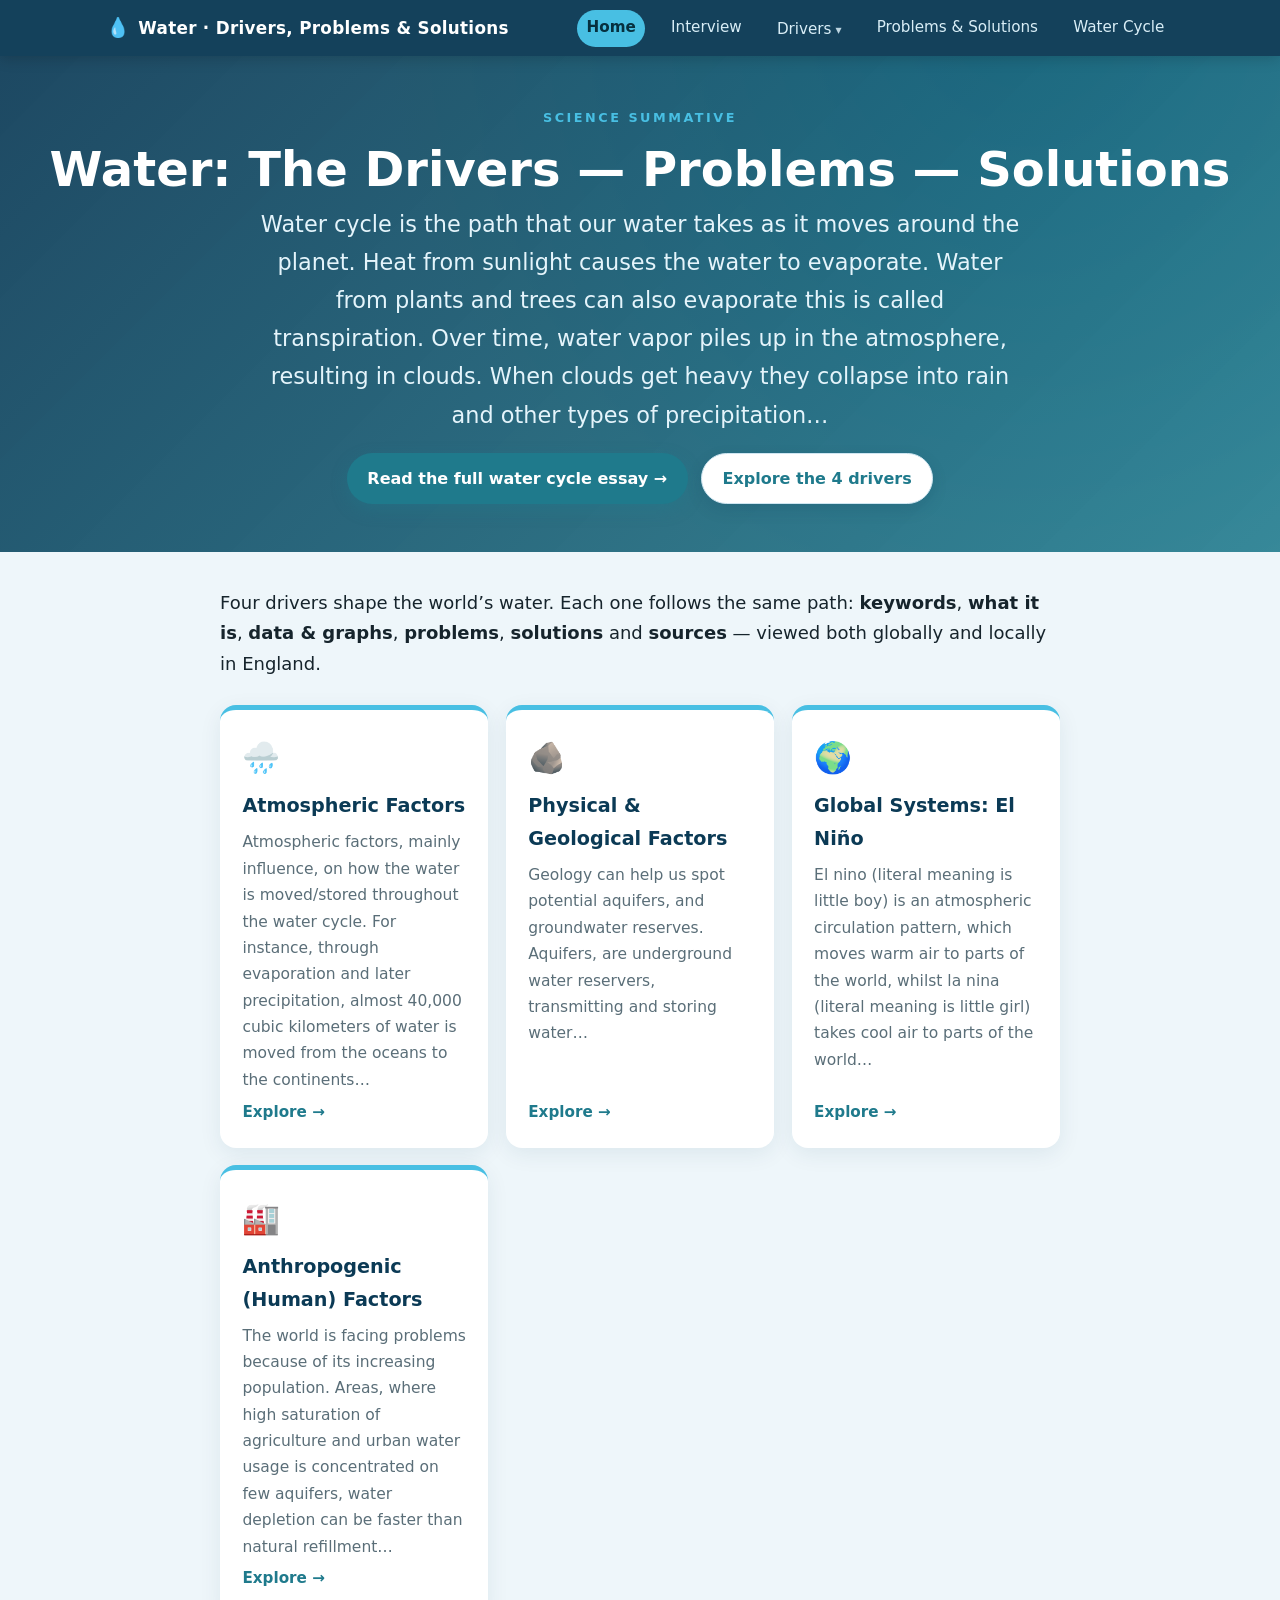
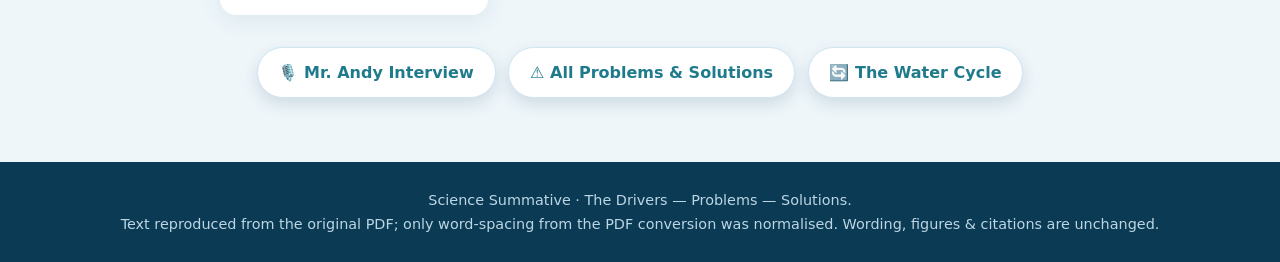
==== index.html @ 6f9ac0dd "Add Water Summative site (drivers, problems & solutions) Multi-page static site with hover driver me" ====
<!DOCTYPE html>
<html lang="en">
<head>
<meta charset="utf-8"/>
<meta name="viewport" content="width=device-width, initial-scale=1"/>
<title>Water · Drivers, Problems &amp; Solutions — Science Summative</title>
<link rel="stylesheet" href="styles.css"/>
</head>
<body>

<nav class="nav">
  <div class="nav-inner">
    <a class="brand" href="index.html"><span class="drop">💧</span><span class="full">Water · Drivers, Problems &amp; Solutions</span></a>
    <a class="link active" href="index.html">Home</a>
    <a class="link" href="interview.html">Interview</a>
    <div class="dropdown">
      <a class="link dd-toggle" href="drivers.html">Drivers</a>
      <div class="dropdown-menu">
        <a href="drivers.html">Overview</a>
        <a href="atmospheric.html">Atmospheric Factors</a>
        <a href="geological.html">Physical &amp; Geological</a>
        <a href="global-systems.html">Global Systems</a>
        <a href="anthropogenic.html">Human Factors</a>
      </div>
    </div>
    <a class="link" href="problems-solutions.html">Problems &amp; Solutions</a>
    <a class="link" href="water-cycle.html">Water Cycle</a>
  </div>
</nav>

<header class="hero">
  <div class="eyebrow">Science Summative</div>
  <h1>Water: The Drivers — Problems — Solutions</h1>
  <p class="sub snippet">Water cycle is the path that our water takes as it moves around the planet. Heat from sunlight causes the water to evaporate. Water from plants and trees can also evaporate this is called transpiration. Over time, water vapor piles up in the atmosphere, resulting in clouds. When clouds get heavy they collapse into rain and other types of precipitation…</p>
  <div class="btn-row" style="justify-content:center">
    <a class="btn" href="water-cycle.html">Read the full water cycle essay →</a>
    <a class="btn ghost" href="drivers.html">Explore the 4 drivers</a>
  </div>
</header>

<main class="wrap">
  <p class="page-head lead" style="margin-top:0">Four drivers shape the world&rsquo;s water. Each one follows the same path: <strong>keywords</strong>, <strong>what it is</strong>, <strong>data &amp; graphs</strong>, <strong>problems</strong>, <strong>solutions</strong> and <strong>sources</strong> — viewed both globally and locally in England.</p>

  <section class="cards">
    <a class="card" href="atmospheric.html">
      <span class="emoji">🌧️</span>
      <h3>Atmospheric Factors</h3>
      <p class="snippet">Atmospheric factors, mainly influence, on how the water is moved/stored throughout the water cycle. For instance, through evaporation and later precipitation, almost 40,000 cubic kilometers of water is moved from the oceans to the continents…</p>
      <span class="go">Explore →</span>
    </a>
    <a class="card" href="geological.html">
      <span class="emoji">🪨</span>
      <h3>Physical &amp; Geological Factors</h3>
      <p class="snippet">Geology can help us spot potential aquifers, and groundwater reserves. Aquifers, are underground water reservers, transmitting and storing water…</p>
      <span class="go">Explore →</span>
    </a>
    <a class="card" href="global-systems.html">
      <span class="emoji">🌍</span>
      <h3>Global Systems: El Niño</h3>
      <p class="snippet">El nino (literal meaning is little boy) is an atmospheric circulation pattern, which moves warm air to parts of the world, whilst la nina (literal meaning is little girl) takes cool air to parts of the world…</p>
      <span class="go">Explore →</span>
    </a>
    <a class="card" href="anthropogenic.html">
      <span class="emoji">🏭</span>
      <h3>Anthropogenic (Human) Factors</h3>
      <p class="snippet">The world is facing problems because of its increasing population. Areas, where high saturation of agriculture and urban water usage is concentrated on few aquifers, water depletion can be faster than natural refillment…</p>
      <span class="go">Explore →</span>
    </a>
  </section>

  <div class="btn-row" style="justify-content:center; margin-top:2rem">
    <a class="btn ghost" href="interview.html">🎙️ Mr. Andy Interview</a>
    <a class="btn ghost" href="problems-solutions.html">⚠️ All Problems &amp; Solutions</a>
    <a class="btn ghost" href="water-cycle.html">🔄 The Water Cycle</a>
  </div>
</main>

<footer class="footer">
  <p>Science Summative · The Drivers — Problems — Solutions.<br/>
  Text reproduced from the original PDF; only word-spacing from the PDF conversion was normalised. Wording, figures &amp; citations are unchanged.</p>
</footer>

</body>
</html>
---- styles.css ----
/* =========================================================
   Science Summative — Water: Drivers, Problems & Solutions
   Shared stylesheet
   Readable for ages 14–55: large type, calm water palette,
   high contrast, generous spacing.
   ========================================================= */

:root {
  --deep:    #0b3a55;   /* deep ocean   */
  --primary: #1f7a8c;   /* teal         */
  --accent:  #48bfe3;   /* light blue   */
  --bg:      #eef6fa;   /* page bg      */
  --surface: #ffffff;   /* cards        */
  --ink:     #16242c;   /* body text    */
  --muted:   #5a6e78;   /* secondary    */

  --gen-bg:  #eaf4fb;   --gen-bd:  #bfe0f3;  --gen-ink: #0b4a6b;
  --loc-bg:  #eef7ee;   --loc-bd:  #c7e3c2;  --loc-ink: #1f5d2b;
  --prob-bg: #fdf0ec;   --prob-bd: #f3c9bb;  --prob-ink:#8a3a1e;
  --sol-bg:  #eafaf3;   --sol-bd:  #b9e8d4;  --sol-ink: #15613f;

  --radius: 16px;
  --shadow: 0 6px 22px rgba(11,58,85,.08);
  --shadow-sm: 0 2px 8px rgba(11,58,85,.07);
  --maxw: 880px;
}

* { box-sizing: border-box; }

html { scroll-behavior: smooth; }

body {
  margin: 0;
  font-family: "Segoe UI", system-ui, -apple-system, Roboto, Helvetica, Arial, sans-serif;
  font-size: 1.125rem;          /* 18px base — comfortable for all ages */
  line-height: 1.7;
  color: var(--ink);
  background: var(--bg);
  -webkit-font-smoothing: antialiased;
}

/* ---------- Top navigation ---------- */
.nav {
  position: sticky; top: 0; z-index: 50;
  background: rgba(11,58,85,.96);
  backdrop-filter: blur(6px);
  color: #fff;
  box-shadow: 0 2px 14px rgba(0,0,0,.18);
}
.nav-inner {
  max-width: 1100px; margin: 0 auto;
  display: flex; align-items: center; flex-wrap: wrap;
  gap: .25rem 1rem; padding: .6rem 1rem;
}
.brand {
  font-weight: 800; letter-spacing: .3px;
  margin-right: auto; font-size: 1.05rem;
  color: #fff; text-decoration: none;
  display: flex; align-items: center; gap: .5rem;
}
.brand .drop { font-size: 1.2rem; }
.nav a.link {
  color: #d9eef7; text-decoration: none;
  padding: .35rem .6rem; border-radius: 999px;
  font-size: .95rem; white-space: nowrap;
  transition: background .15s, color .15s;
}
.nav a.link:hover { background: rgba(255,255,255,.14); color: #fff; }
.nav a.link.active { background: var(--accent); color: #06303f; font-weight: 700; }

/* ---------- Hero ---------- */
.hero {
  background:
    linear-gradient(135deg, rgba(11,58,85,.92), rgba(31,122,140,.88)),
    radial-gradient(circle at 80% -10%, #48bfe3 0%, transparent 55%);
  color: #fff; padding: 3.2rem 1.25rem 3rem; text-align: center;
}
.hero h1 { font-size: clamp(1.9rem, 5vw, 3rem); margin: 0 0 .5rem; line-height: 1.15; }
.hero p.sub { font-size: clamp(1.05rem, 2.5vw, 1.4rem); margin: 0 auto; max-width: 760px; color: #e4f4fb; }
.hero .eyebrow {
  text-transform: uppercase; letter-spacing: 2.5px; font-size: .8rem;
  font-weight: 700; color: var(--accent); margin-bottom: .8rem;
}

/* ---------- Page wrapper ---------- */
.wrap { max-width: var(--maxw); margin: 0 auto; padding: 2.2rem 1.25rem 4rem; }

.page-head { margin: 0 0 1.6rem; }
.page-head h1 {
  font-size: clamp(1.6rem, 4vw, 2.3rem); margin: .2rem 0 .4rem; color: var(--deep);
  line-height: 1.2;
}
.page-head .kicker {
  display: inline-block; background: var(--primary); color: #fff;
  padding: .25rem .8rem; border-radius: 999px; font-size: .82rem;
  font-weight: 700; letter-spacing: .5px; text-transform: uppercase;
}
.page-head .lead { color: var(--muted); font-size: 1.1rem; margin: .6rem 0 0; }

/* ---------- Generic card / block ---------- */
.block {
  background: var(--surface); border-radius: var(--radius);
  box-shadow: var(--shadow); padding: 1.4rem 1.5rem; margin: 0 0 1.5rem;
}
.block > h2 {
  display: flex; align-items: center; gap: .55rem;
  font-size: 1.35rem; margin: 0 0 1rem; color: var(--deep);
  padding-bottom: .6rem; border-bottom: 2px solid #e7eef2;
}
.block > h2 .ic { font-size: 1.3rem; }

p { margin: 0 0 1rem; }
p:last-child { margin-bottom: 0; }

/* ---------- Keywords ---------- */
.keywords { display: flex; flex-wrap: wrap; gap: .5rem; }
.kw {
  background: #e9f3f8; color: var(--deep);
  border: 1px solid #cfe6f1; border-radius: 999px;
  padding: .3rem .8rem; font-size: .95rem; font-weight: 600;
}

/* ---------- General / Local scope panels ---------- */
.scope { border-radius: 12px; padding: 1.05rem 1.15rem; margin: 1rem 0 0; }
.scope:first-of-type { margin-top: 0; }
.scope .tag {
  display: inline-flex; align-items: center; gap: .4rem;
  font-weight: 800; font-size: .82rem; letter-spacing: .6px;
  text-transform: uppercase; padding: .2rem .7rem; border-radius: 999px;
  margin-bottom: .7rem;
}
.scope.general { background: var(--gen-bg); border: 1px solid var(--gen-bd); }
.scope.general .tag { background: #d6ecf9; color: var(--gen-ink); }
.scope.local   { background: var(--loc-bg); border: 1px solid var(--loc-bd); }
.scope.local   .tag { background: #d9eed4; color: var(--loc-ink); }

/* Problems & Solutions colour the whole block */
.block.problems > h2 { color: var(--prob-ink); border-bottom-color: var(--prob-bd); }
.block.solutions > h2 { color: var(--sol-ink); border-bottom-color: var(--sol-bd); }
.block.problems  .scope.general, .block.problems .scope.local,
.block.problems.plain { background: var(--prob-bg); border-color: var(--prob-bd); }
.block.problems .scope .tag { background: #f6d6c9; color: var(--prob-ink); }
.block.solutions .body-pad { background: var(--sol-bg); border: 1px solid var(--sol-bd); border-radius: 12px; padding: 1.05rem 1.15rem; }

/* ---------- Empty data placeholder ---------- */
.empty {
  display: flex; align-items: center; gap: .6rem;
  color: var(--muted); font-style: italic; font-size: 1rem;
  background: #f5f8fa; border: 1px dashed #cdd9e0;
  border-radius: 10px; padding: .8rem 1rem;
}

/* ---------- Figures ---------- */
figure { margin: 0 0 1rem; }
figure img {
  width: 100%; height: auto; display: block;
  border-radius: 12px; box-shadow: var(--shadow-sm);
  border: 1px solid #e3eaef;
}
figcaption { color: var(--muted); font-size: .92rem; margin-top: .5rem; text-align: center; }

/* ---------- Sources ---------- */
.sources { background: #f7fbfd; border: 1px solid #e0edf3; }
.sources ul { list-style: none; margin: 0; padding: 0; }
.sources .src-group { margin: 0 0 1rem; }
.sources .src-group:last-child { margin-bottom: 0; }
.sources .src-scope {
  font-weight: 800; color: var(--primary); font-size: .9rem;
  text-transform: uppercase; letter-spacing: .5px; margin: 0 0 .4rem;
}
.sources li.cite {
  padding: .55rem .8rem .55rem 1.1rem; margin: 0 0 .5rem;
  border-left: 3px solid var(--accent); background: #fff;
  border-radius: 0 8px 8px 0; font-size: .98rem;
}
.sources li.cite .note { display: block; color: var(--muted); font-size: .88rem; margin-top: .2rem; }
.sources a { color: var(--primary); word-break: break-word; }

/* ---------- Interview ---------- */
.qa { margin: 0; }
.qa .item {
  border-left: 3px solid var(--accent); padding: .2rem 0 .2rem 1rem; margin: 0 0 1.1rem;
}
.qa .q { font-weight: 700; color: var(--deep); margin: 0 0 .3rem; }
.qa .a { margin: 0; color: var(--ink); }
.qa .a::before { content: "↳ "; color: var(--primary); font-weight: 700; }

/* ---------- Home cards ---------- */
.cards { display: grid; grid-template-columns: repeat(auto-fit, minmax(250px, 1fr)); gap: 1.1rem; }
.card {
  background: var(--surface); border-radius: var(--radius); box-shadow: var(--shadow);
  padding: 1.4rem; text-decoration: none; color: inherit;
  border-top: 5px solid var(--accent);
  transition: transform .15s, box-shadow .15s;
  display: flex; flex-direction: column; gap: .4rem;
}
.card:hover { transform: translateY(-6px) scale(1.02); box-shadow: 0 18px 38px rgba(11,58,85,.22); }
.card:active { transform: translateY(-2px) scale(1.0); }
.card .emoji { font-size: 1.9rem; }
.card h3 { margin: 0; color: var(--deep); font-size: 1.2rem; }
.card p { color: var(--muted); font-size: .98rem; margin: 0; }
.card .go { margin-top: auto; color: var(--primary); font-weight: 700; font-size: .95rem; }

/* ---------- Inline next/prev ---------- */
.pager { display: flex; justify-content: space-between; gap: 1rem; margin-top: 2rem; flex-wrap: wrap; }
.pager a {
  text-decoration: none; color: var(--primary); font-weight: 700;
  background: #fff; border: 1px solid #d7e6ee; border-radius: 999px;
  padding: .55rem 1.1rem; box-shadow: var(--shadow-sm);
  transition: transform .15s ease, box-shadow .15s ease, background .15s, color .15s;
}
.pager a:hover { background: var(--accent); color: #06303f; border-color: var(--accent);
  transform: translateY(-3px) scale(1.04); box-shadow: 0 10px 22px rgba(11,58,85,.18); }
.pager a:active { transform: translateY(-1px) scale(1.0); }

/* ---------- Footer ---------- */
.footer {
  background: var(--deep); color: #bcd6e3;
  text-align: center; padding: 1.6rem 1.25rem; font-size: .9rem;
}
.footer a { color: var(--accent); }

/* ---------- Nav dropdown (pops up on hover) ---------- */
.dropdown { position: relative; }
.dropdown .dd-toggle::after { content: " ▾"; font-size: .8em; opacity: .85; }
.dropdown-menu {
  position: absolute; top: 100%; left: 0; min-width: 220px;
  background: #fff; border-radius: 14px; padding: .45rem;
  box-shadow: 0 18px 40px rgba(0,0,0,.28);
  opacity: 0; visibility: hidden; pointer-events: none;
  transform: translateY(14px) scale(.94); transform-origin: top left;
  transition: opacity .18s ease, transform .18s ease, visibility .18s;
  z-index: 80;
}
.dropdown:hover .dropdown-menu,
.dropdown:focus-within .dropdown-menu {
  opacity: 1; visibility: visible; pointer-events: auto;
  transform: translateY(8px) scale(1);
}
.dropdown-menu a {
  display: block; color: var(--deep); text-decoration: none;
  padding: .55rem .85rem; border-radius: 9px; font-size: .96rem; white-space: nowrap;
  transition: background .14s, color .14s, transform .14s;
}
.dropdown-menu a:hover { background: var(--gen-bg); color: var(--primary); transform: translateX(4px); }

/* ---------- Pop-up call-to-action buttons ---------- */
.btn {
  display: inline-flex; align-items: center; gap: .45rem;
  background: var(--primary); color: #fff !important; text-decoration: none;
  font-weight: 700; font-size: 1rem; padding: .7rem 1.3rem;
  border: 0; border-radius: 999px; cursor: pointer;
  box-shadow: 0 6px 16px rgba(31,122,140,.35);
  transition: transform .16s ease, box-shadow .16s ease, background .16s;
}
.btn:hover { transform: translateY(-4px) scale(1.05); box-shadow: 0 14px 28px rgba(31,122,140,.45); background: #176475; }
.btn:active { transform: translateY(-1px) scale(1.0); box-shadow: 0 6px 14px rgba(31,122,140,.35); }
.btn.ghost { background: #fff; color: var(--primary) !important; box-shadow: 0 6px 16px rgba(11,58,85,.14); border: 1px solid #cfe6f1; }
.btn.ghost:hover { background: var(--accent); color: #06303f !important; }
.btn-row { display: flex; flex-wrap: wrap; gap: .8rem; margin-top: 1.2rem; }

/* the "go" hint on cards pops on card hover */
.card:hover .go { transform: translateX(5px); }
.card .go { transition: transform .16s ease; }

/* ---------- In-text citation links (like the PDF) ---------- */
a.ref {
  color: var(--primary); text-decoration: none; font-weight: 600;
  border-bottom: 1px dotted var(--accent);
  border-radius: 3px; padding: 0 1px;
  transition: background .14s, color .14s, border-color .14s;
}
a.ref:hover { background: var(--accent); color: #06303f; border-bottom-color: transparent; }
a.ref:focus-visible { outline: 2px solid var(--primary); outline-offset: 2px; }

/* ---------- Essay snippet (home + drivers hub) ---------- */
.snippet { color: var(--muted); }
.snippet em { color: var(--ink); font-style: normal; }
.hero .snippet { color: #e4f4fb; }
.card .snippet { font-size: .97rem; }

/* ---------- Aggregated problems/solutions: driver group ---------- */
.ps-group { margin: 0 0 2rem; }
.ps-group .ps-head {
  display: flex; align-items: center; justify-content: space-between; gap: 1rem;
  flex-wrap: wrap; margin: 0 0 1rem;
}
.ps-group .ps-head h2 { margin: 0; color: var(--deep); font-size: 1.5rem; }
.ps-cols { display: grid; grid-template-columns: 1fr 1fr; gap: 1.1rem; }
@media (max-width: 720px) { .ps-cols { grid-template-columns: 1fr; } }

/* ---------- Responsive ---------- */
@media (max-width: 560px) {
  body { font-size: 1.06rem; }
  .brand span.full { display: none; }
  .block { padding: 1.15rem 1.05rem; }
}

@media print {
  .nav, .pager { display: none; }
  body { background: #fff; font-size: 11pt; }
  .block, .card { box-shadow: none; border: 1px solid #ddd; }
}
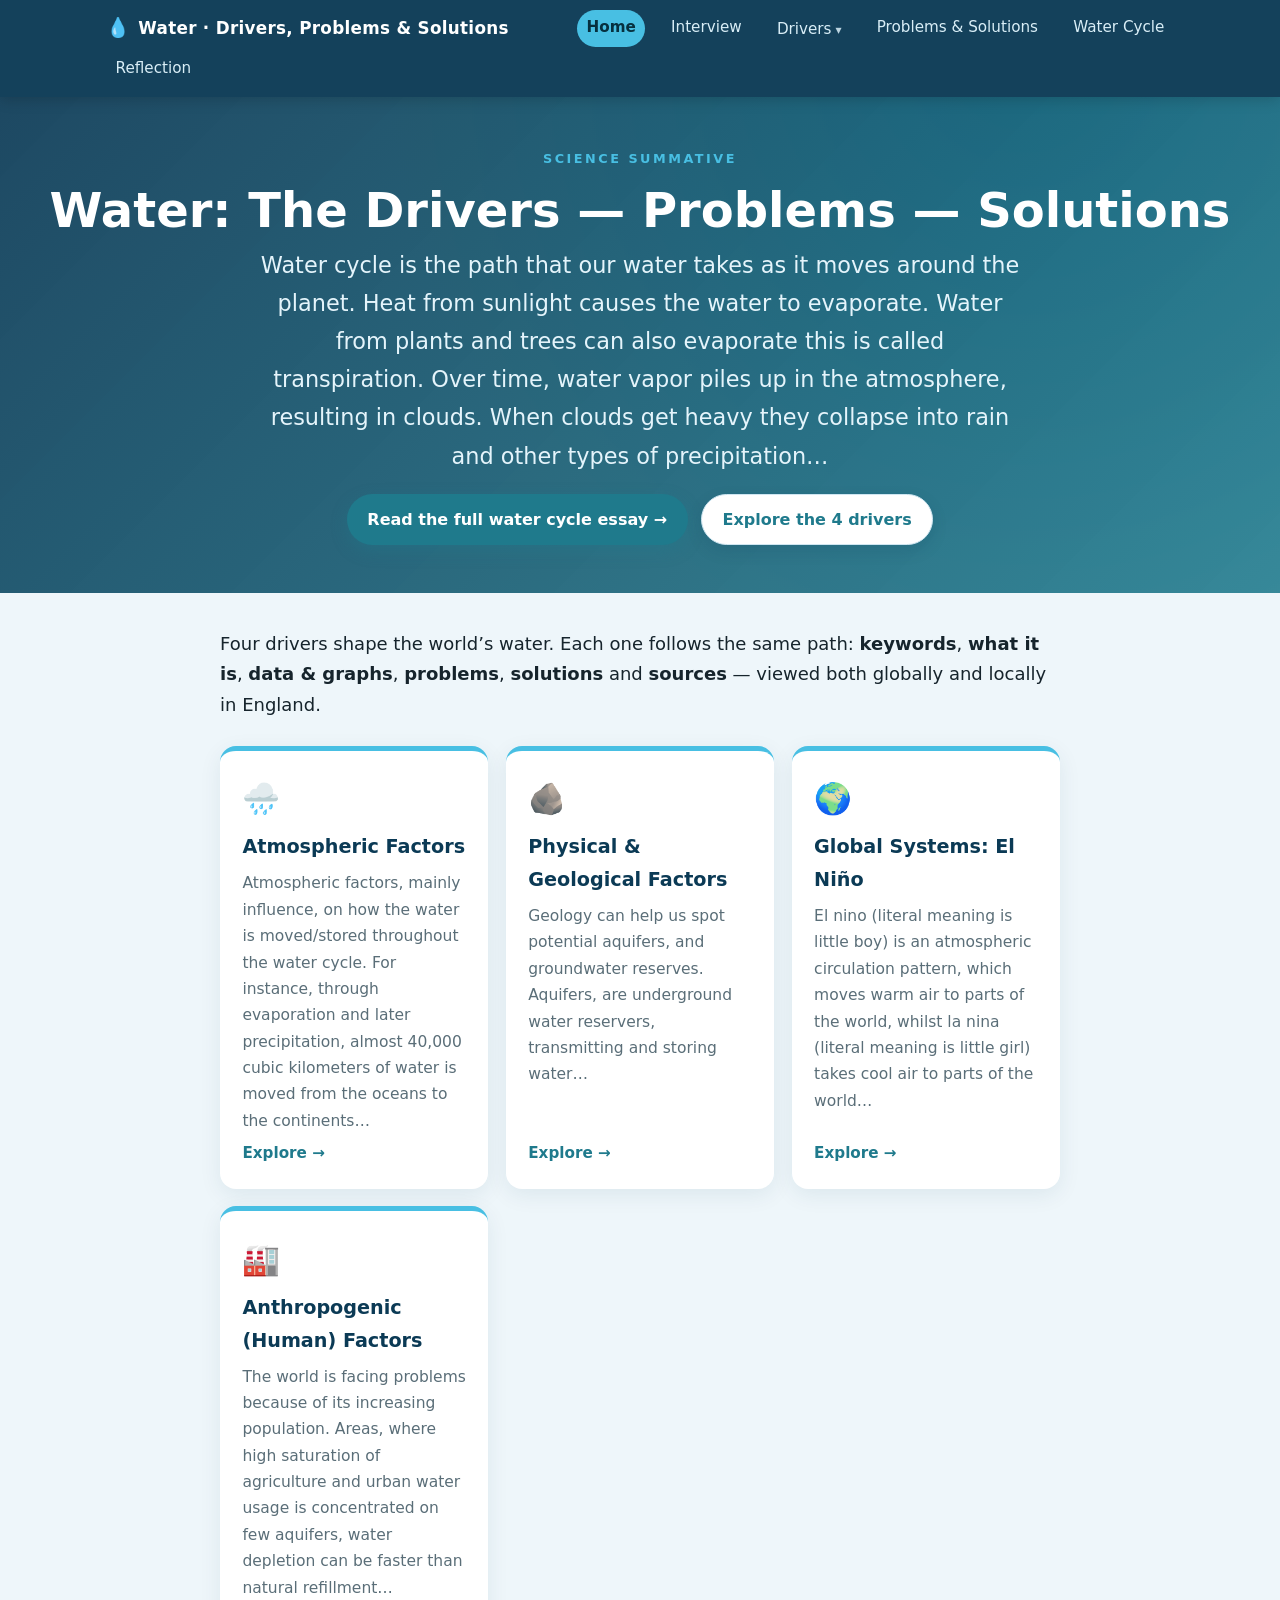
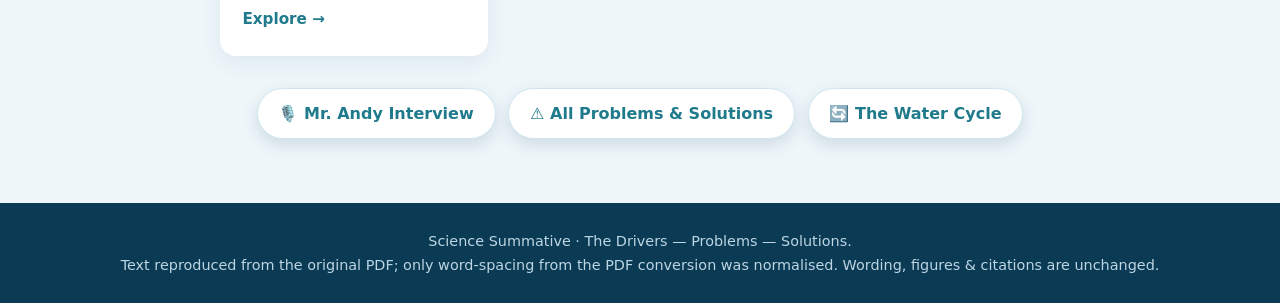
==== commit 52cd00df: "Add link to Reflection page in navigation" ====
--- a/index.html
+++ b/index.html
@@ -25,6 +25,7 @@
     </div>
     <a class="link" href="problems-solutions.html">Problems &amp; Solutions</a>
     <a class="link" href="water-cycle.html">Water Cycle</a>
+    <a class="link" href="reflection.html">Reflection</a>
   </div>
 </nav>
 
--- a/styles.css
+++ b/styles.css
@@ -289,6 +289,27 @@
 .ps-cols { display: grid; grid-template-columns: 1fr 1fr; gap: 1.1rem; }
 @media (max-width: 720px) { .ps-cols { grid-template-columns: 1fr; } }
 
+/* ---------- Data visuals (inline SVG charts) ---------- */
+.viz { margin: 0 0 1.5rem; }
+.viz:last-child { margin-bottom: 0; }
+.viz-title { font-weight: 700; color: var(--deep); margin: 0 0 .55rem; font-size: 1.02rem; }
+.viz svg { width: 100%; height: auto; display: block; }
+.viz figcaption, figcaption { text-align: left; }
+figcaption a { color: var(--primary); }
+.viz + .viz { padding-top: 1.1rem; border-top: 1px solid #eef3f6; }
+
+/* El Niño / La Niña comparison */
+.enso { display: grid; grid-template-columns: 1fr 1fr; gap: 1rem; }
+.enso-card { border-radius: 12px; padding: 1rem 1.1rem; text-align: center; border: 1px solid; }
+.enso-card.warm { background: var(--prob-bg); border-color: var(--prob-bd); color: var(--prob-ink); }
+.enso-card.cool { background: var(--gen-bg); border-color: var(--gen-bd); color: var(--gen-ink); }
+.enso-h { font-weight: 800; font-size: 1.05rem; margin-bottom: .15rem; }
+.enso-arrow { font-size: 2.3rem; line-height: 1; font-weight: 800; }
+.enso-t { font-weight: 700; margin-top: .2rem; }
+.enso-d { font-size: .95rem; opacity: .92; }
+.enso-note { text-align: center; color: var(--muted); font-style: italic; margin: .7rem 0 0; }
+@media (max-width: 560px) { .enso { grid-template-columns: 1fr; } }
+
 /* ---------- Responsive ---------- */
 @media (max-width: 560px) {
   body { font-size: 1.06rem; }
